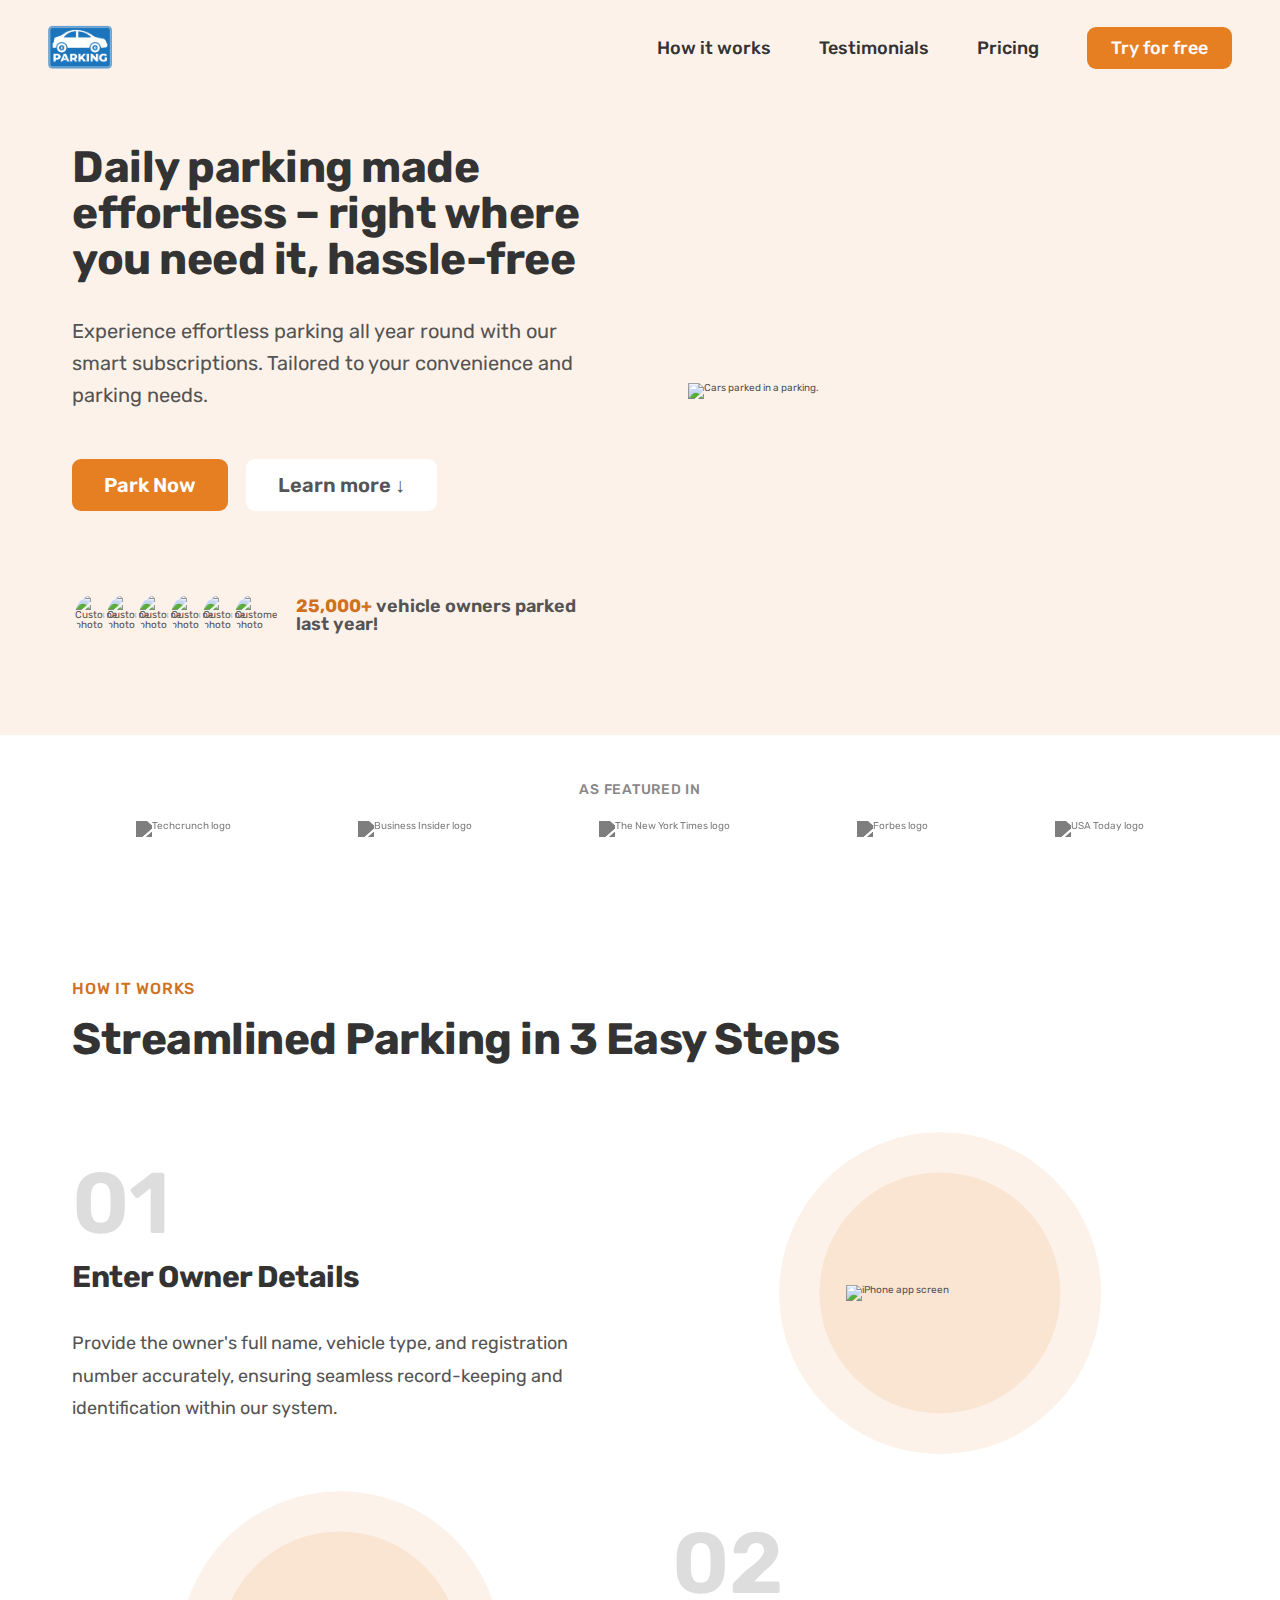
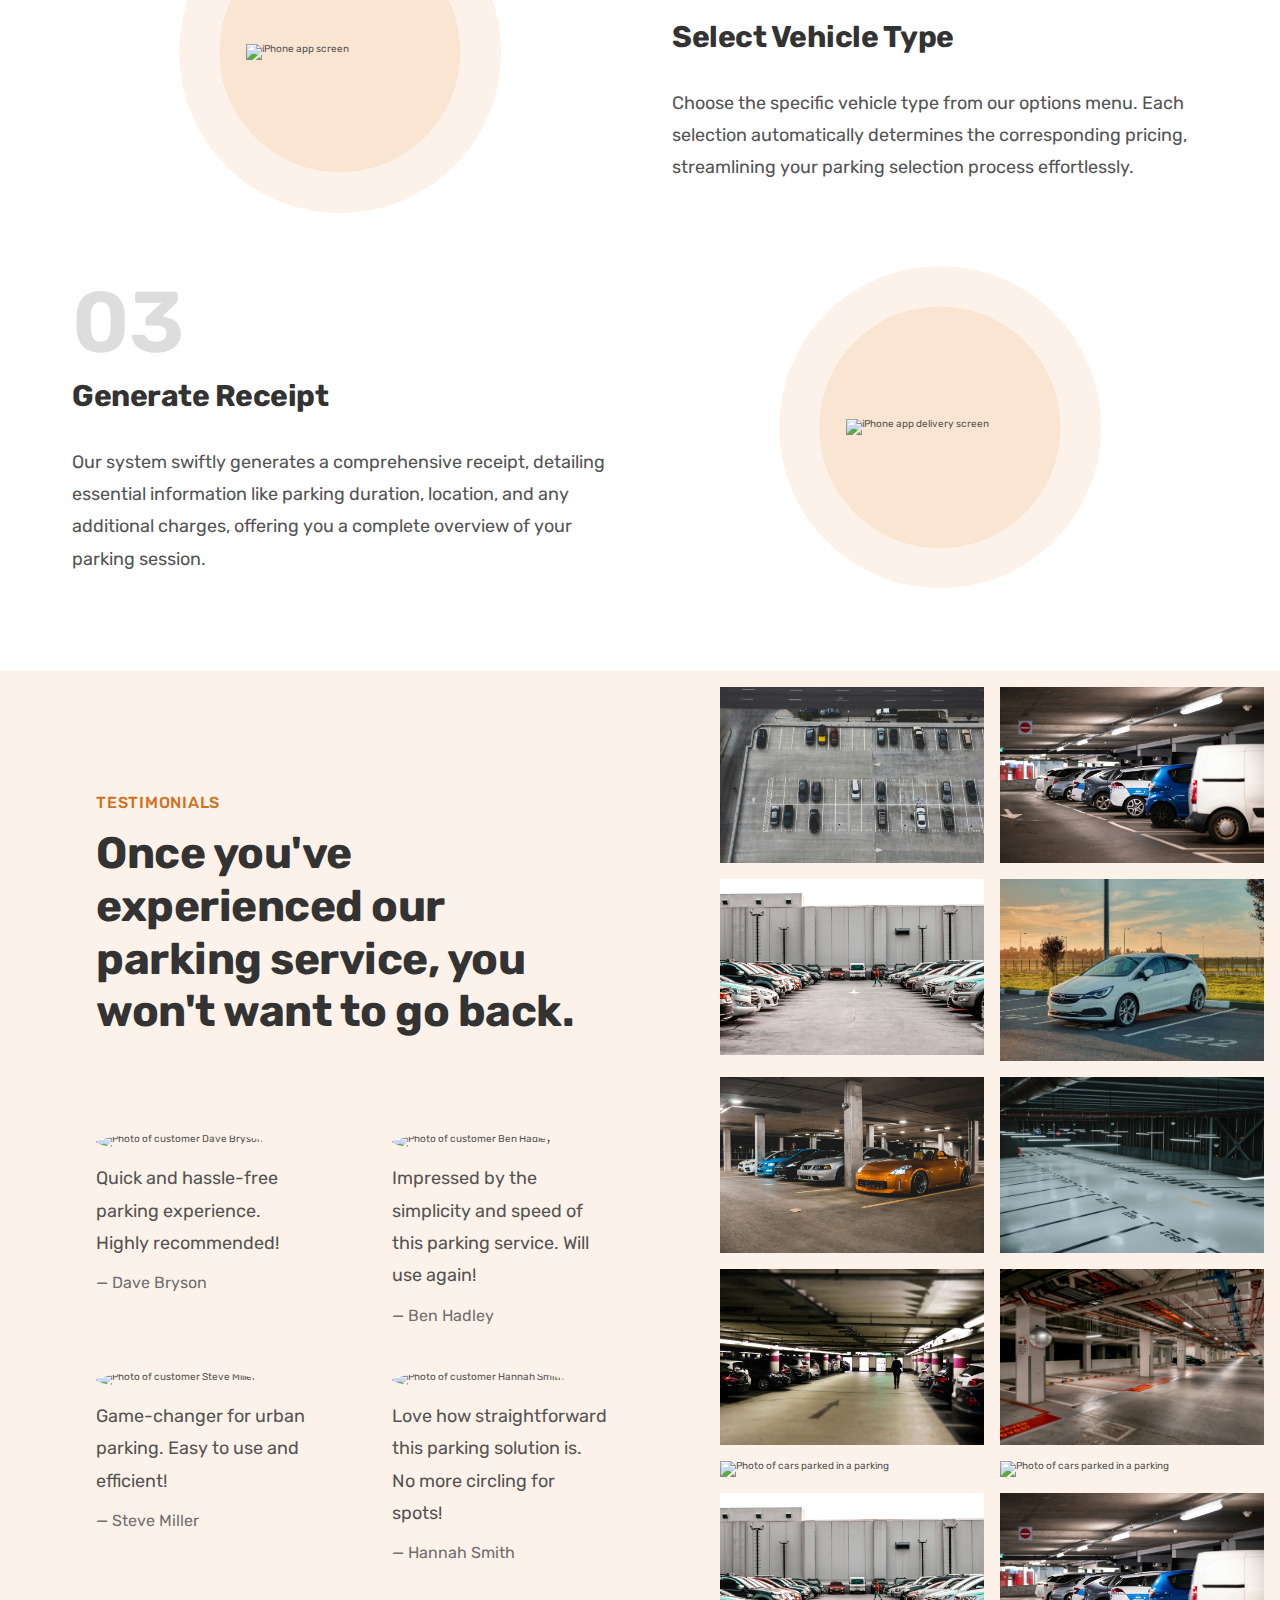
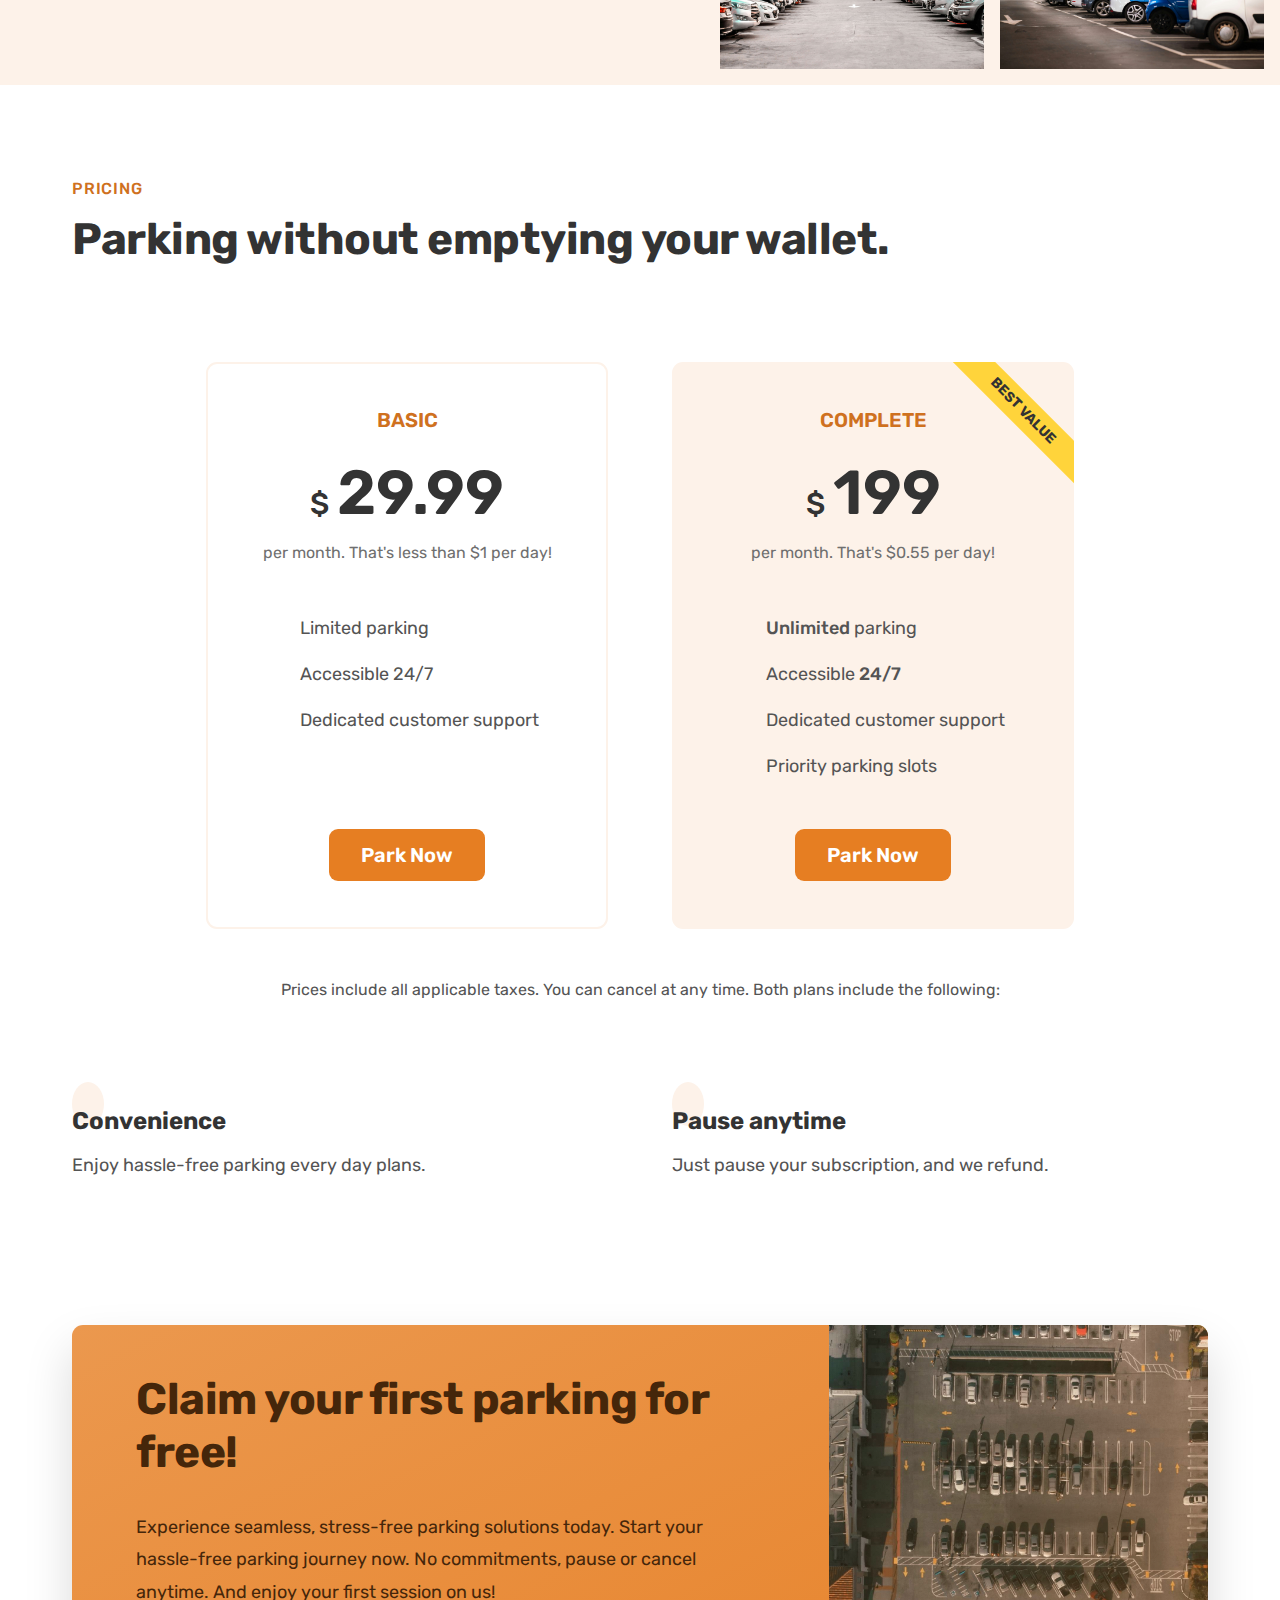
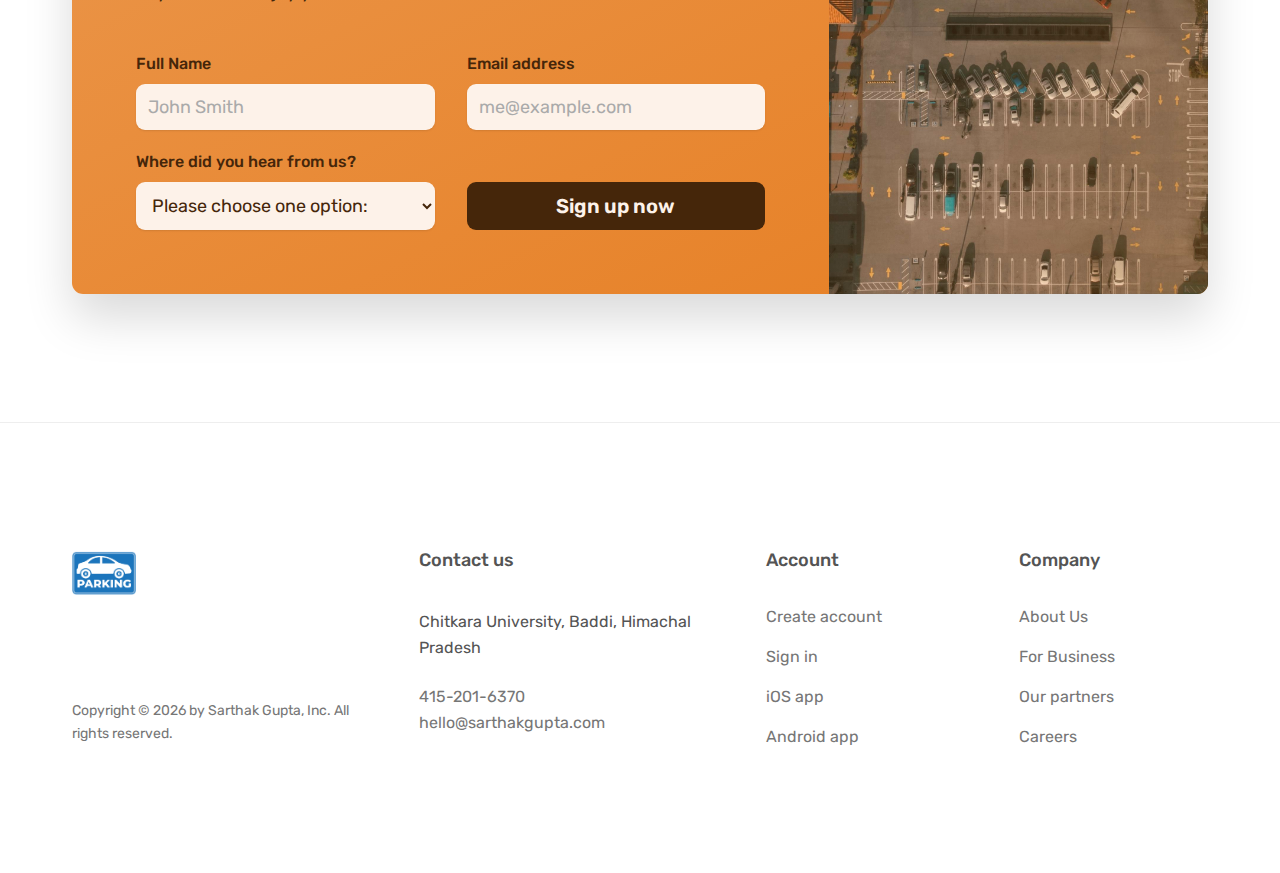
==== index.html @ 5a4bb0a9 "Add files via upload" ====
<!DOCTYPE html>
<html lang="en">
  <head>
    <meta charset="UTF-8" />
    <meta http-equiv="X-UA-Compatible" content="IE=edge" />
    <meta
      name="description"
      content="Revolutionize your parking experience with our advanced solution, ensuring seamless convenience every day."
    />
    <meta name="viewport" content="width=device-width, initial-scale=1.0" />
    <link rel="icon" href="img/favicon.png" />
    <link rel="preconnect" href="https://fonts.gstatic.com" />
    <link
      href="https://fonts.googleapis.com/css2?family=Rubik:wght@400;500;600;700&display=swap"
      rel="stylesheet"
    />

    <link rel="stylesheet" href="css/general.css" />
    <link rel="stylesheet" href="css/style.css" />
    <link rel="stylesheet" href="css/queries.css" />

    <script
      type="module"
      src="https://unpkg.com/ionicons@5.4.0/dist/ionicons/ionicons.esm.js"
    ></script>
    <script
      nomodule=""
      src="https://unpkg.com/ionicons@5.4.0/dist/ionicons/ionicons.js"
    ></script>

    <script
      defer
      src="https://unpkg.com/smoothscroll-polyfill@0.4.4/dist/smoothscroll.min.js"
    ></script>
    <script defer src="js/script.js"></script>

    <title>Vehicle Parking Management System</title>
  </head>
  <body>
    <header class="header">
      <a href="#">
        <img class="logo" alt="Parking logo" src="img/parking-logo.png" />
      </a>

      <nav class="main-nav">
        <ul class="main-nav-list">
          <li><a class="main-nav-link" href="#how">How it works</a></li>
          <a class="main-nav-link" href="#testimonials">Testimonials</a>
          <li><a class="main-nav-link" href="#pricing">Pricing</a></li>
          <li><a class="main-nav-link nav-cta" href="#cta">Try for free</a></li>
        </ul>
      </nav>

      <button class="btn-mobile-nav">
        <ion-icon class="icon-mobile-nav" name="menu-outline"></ion-icon>
        <ion-icon class="icon-mobile-nav" name="close-outline"></ion-icon>
      </button>
    </header>

    <main>
      <section class="section-hero">
        <div class="hero">
          <div class="hero-text-box">
            <h1 class="heading-primary">
              Daily parking made effortless – right where you need it,
              hassle-free
            </h1>
            <p class="hero-description">
              Experience effortless parking all year round with our smart
              subscriptions. Tailored to your convenience and parking needs.
            </p>
            <a href="#cta" class="btn btn--full margin-right-sm">Park Now</a>

            <a href="#how" class="btn btn--outline">Learn more &darr;</a>
            <div class="parked">
              <div class="parked-imgs">
                <img src="img/customers/customer-1.jpg" alt="Customer photo" />
                <img src="img/customers/customer-2.jpg" alt="Customer photo" />
                <img src="img/customers/customer-3.jpg" alt="Customer photo" />
                <img src="img/customers/customer-4.jpg" alt="Customer photo" />
                <img src="img/customers/customer-5.jpg" alt="Customer photo" />
                <img src="img/customers/customer-6.jpg" alt="Customer photo" />
              </div>
              <p class="parked-text">
                <span>25,000+</span> vehicle owners parked last year!
              </p>
            </div>
          </div>
          <div class="hero-img-box">
            <picture>
              <source srcset="img/hero.png" type="image/webp" />
              <source srcset="img/hero.png" type="image/png" />

              <img
                src="img/hero.png"
                class="hero-img"
                alt="Cars parked in a parking."
              />
            </picture>
          </div>
        </div>
      </section>

      <section class="section-featured">
        <div class="container">
          <h2 class="heading-featured-in">As featured in</h2>
          <div class="logos">
            <img src="img/logos/techcrunch.png" alt="Techcrunch logo" />
            <img
              src="img/logos/business-insider.png"
              alt="Business Insider logo"
            />
            <img
              src="img/logos/the-new-york-times.png"
              alt="The New York Times logo"
            />
            <img src="img/logos/forbes.png" alt="Forbes logo" />
            <img src="img/logos/usa-today.png" alt="USA Today logo" />
          </div>
        </div>
      </section>

      <section class="section-how" id="how">
        <div class="container">
          <span class="subheading">How it works</span>
          <h2 class="heading-secondary">Streamlined Parking in 3 Easy Steps</h2>
        </div>

        <div class="container grid grid--2-cols grid--center-v">
          <!-- STEP 01 -->
          <div class="step-text-box">
            <p class="step-number">01</p>
            <h3 class="heading-tertiary">Enter Owner Details</h3>
            <p class="step-description">
              Provide the owner's full name, vehicle type, and registration
              number accurately, ensuring seamless record-keeping and
              identification within our system.
            </p>
          </div>

          <div class="step-img-box">
            <img
              src="img/app/app-screen-1.png"
              class="step-img"
              alt="iPhone app screen"
            />
          </div>

          <!-- STEP 02 -->
          <div class="step-img-box">
            <img
              src="img/app/app-screen-2.png"
              class="step-img"
              alt="iPhone app screen"
            />
          </div>
          <div class="step-text-box">
            <p class="step-number">02</p>
            <h3 class="heading-tertiary">Select Vehicle Type</h3>
            <p class="step-description">
              Choose the specific vehicle type from our options menu. Each
              selection automatically determines the corresponding pricing,
              streamlining your parking selection process effortlessly.
            </p>
          </div>

          <!-- STEP 03 -->
          <div class="step-text-box">
            <p class="step-number">03</p>
            <h3 class="heading-tertiary">Generate Receipt</h3>
            <p class="step-description">
              Our system swiftly generates a comprehensive receipt, detailing
              essential information like parking duration, location, and any
              additional charges, offering you a complete overview of your
              parking session.
            </p>
          </div>
          <div class="step-img-box">
            <img
              src="img/app/app-screen-3.png"
              class="step-img"
              alt="iPhone app
            delivery screen"
            />
          </div>
        </div>
      </section>

      <section class="section-testimonials" id="testimonials">
        <div class="testimonials-container">
          <span class="subheading">Testimonials</span>
          <h2 class="heading-secondary">
            Once you've experienced our parking service, you won't want to go
            back.
          </h2>

          <div class="testimonials">
            <figure class="testimonial">
              <img
                class="testimonial-img"
                alt="Photo of customer Dave Bryson"
                src="img/customers/dave.jpg"
              />
              <blockquote class="testimonial-text">
                Quick and hassle-free parking experience. Highly recommended!
              </blockquote>
              <p class="testimonial-name">&mdash; Dave Bryson</p>
            </figure>

            <figure class="testimonial">
              <img
                class="testimonial-img"
                alt="Photo of customer Ben Hadley"
                src="img/customers/ben.jpg"
              />
              <blockquote class="testimonial-text">
                Impressed by the simplicity and speed of this parking service.
                Will use again!
              </blockquote>
              <p class="testimonial-name">&mdash; Ben Hadley</p>
            </figure>

            <figure class="testimonial">
              <img
                class="testimonial-img"
                alt="Photo of customer Steve Miller"
                src="img/customers/steve.jpg"
              />
              <blockquote class="testimonial-text">
                Game-changer for urban parking. Easy to use and efficient!
              </blockquote>
              <p class="testimonial-name">&mdash; Steve Miller</p>
            </figure>

            <figure class="testimonial">
              <img
                class="testimonial-img"
                alt="Photo of customer Hannah Smith"
                src="img/customers/hannah.jpg"
              />
              <blockquote class="testimonial-text">
                Love how straightforward this parking solution is. No more
                circling for spots!
              </blockquote>
              <p class="testimonial-name">&mdash; Hannah Smith</p>
            </figure>
          </div>
        </div>

        <div class="gallery">
          <figure class="gallery-item">
            <img
              src="img/gallery/gallery-1.jpg"
              alt="Photo of cars parked in a parking"
            />
            <!-- <figcaption>Caption</figcaption> -->
          </figure>
          <figure class="gallery-item">
            <img
              src="img/gallery/gallery-2.jpg"
              alt="Photo of cars parked in a parking"
            />
          </figure>
          <figure class="gallery-item">
            <img
              src="img/gallery/gallery-3.jpg"
              alt="Photo of cars parked in a parking"
            />
          </figure>
          <figure class="gallery-item">
            <img
              src="img/gallery/gallery-4.jpg"
              alt="Photo of cars parked in a parking"
            />
          </figure>
          <figure class="gallery-item">
            <img
              src="img/gallery/gallery-5.jpg"
              alt="Photo of cars parked in a parking"
            />
          </figure>
          <figure class="gallery-item">
            <img
              src="img/gallery/gallery-6.jpg"
              alt="Photo of cars parked in a parking"
            />
          </figure>
          <figure class="gallery-item">
            <img
              src="img/gallery/gallery-7.jpg"
              alt="Photo of cars parked in a parking"
            />
          </figure>
          <figure class="gallery-item">
            <img
              src="img/gallery/gallery-8.jpg"
              alt="Photo of cars parked in a parking"
            />
          </figure>
          <figure class="gallery-item">
            <img
              src="img/gallery/gallery-9.jpg"
              alt="Photo of cars parked in a parking"
            />
          </figure>
          <figure class="gallery-item">
            <img
              src="img/gallery/gallery-10.jpg"
              alt="Photo of cars parked in a parking"
            />
          </figure>
          <figure class="gallery-item">
            <img
              src="img/gallery/gallery-11.jpg"
              alt="Photo of cars parked in a parking"
            />
          </figure>
          <figure class="gallery-item">
            <img
              src="img/gallery/gallery-12.jpg"
              alt="Photo of cars parked in a parking"
            />
          </figure>
        </div>
      </section>

      <section class="section-pricing" id="pricing">
        <div class="container">
          <span class="subheading">Pricing</span>
          <h2 class="heading-secondary">
            Parking without emptying your wallet.
          </h2>
        </div>

        <div class="container grid grid--2-cols margin-bottom-md">
          <div class="pricing-plan pricing-plan--starter">
            <header class="plan-header">
              <p class="plan-name">BASIC</p>
              <p class="plan-price"><span>$</span>29.99</p>
              <p class="plan-text">per month. That's less than $1 per day!</p>
            </header>
            <ul class="list">
              <li class="list-item">
                <ion-icon class="list-icon" name="checkmark-outline"></ion-icon>
                <span>Limited parking</span>
              </li>
              <li class="list-item">
                <ion-icon class="list-icon" name="checkmark-outline"></ion-icon>
                <span>Accessible 24/7</span>
              </li>
              <li class="list-item">
                <ion-icon class="list-icon" name="checkmark-outline"></ion-icon>
                <span>Dedicated customer support</span>
              </li>
              <li class="list-item">
                <ion-icon class="list-icon" name="close-outline"></ion-icon>
              </li>
            </ul>
            <div class="plan-sing-up">
              <a href="#" class="btn btn--full">Park Now</a>
            </div>
          </div>

          <div class="pricing-plan pricing-plan--complete">
            <header class="plan-header">
              <p class="plan-name">Complete</p>
              <p class="plan-price"><span>$</span>199</p>
              <p class="plan-text">per month. That's $0.55 per day!</p>
            </header>
            <ul class="list">
              <li class="list-item">
                <ion-icon class="list-icon" name="checkmark-outline"></ion-icon>
                <span><strong>Unlimited</strong> parking</span>
              </li>
              <li class="list-item">
                <ion-icon class="list-icon" name="checkmark-outline"></ion-icon>
                <span>Accessible <strong>24/7</strong></span>
              </li>
              <li class="list-item">
                <ion-icon class="list-icon" name="checkmark-outline"></ion-icon>
                <span>Dedicated customer support</span>
              </li>
              <li class="list-item">
                <ion-icon class="list-icon" name="checkmark-outline"></ion-icon>
                <span>Priority parking slots</span>
              </li>
            </ul>
            <div class="plan-sing-up">
              <a href="#" class="btn btn--full">Park Now</a>
            </div>
          </div>
        </div>

        <div class="container grid">
          <aside class="plan-details">
            Prices include all applicable taxes. You can cancel at any time.
            Both plans include the following:
          </aside>
        </div>

        <div class="container grid grid--2-cols">
          <div class="feature">
            <ion-icon class="feature-icon" name="leaf-outline"></ion-icon>
            <p class="feature-title">Convenience</p>
            <p class="feature-text">
              Enjoy hassle-free parking every day plans.
            </p>
          </div>
          <div class="feature">
            <ion-icon class="feature-icon" name="nutrition-outline"></ion-icon>
            <p class="feature-title">Pause anytime</p>
            <p class="feature-text">
              Just pause your subscription, and we refund.
            </p>
          </div>
        </div>
      </section>

      <section class="section-cta" id="cta">
        <div class="container">
          <div class="cta">
            <div class="cta-text-box">
              <h2 class="heading-secondary">
                Claim your first parking for free!
              </h2>
              <p class="cta-text">
                Experience seamless, stress-free parking solutions today. Start
                your hassle-free parking journey now. No commitments, pause or
                cancel anytime. And enjoy your first session on us!
              </p>

              <form class="cta-form" name="sign-up" netlify>
                <div>
                  <label for="full-name">Full Name</label>
                  <input
                    id="full-name"
                    type="text"
                    placeholder="John Smith"
                    name="full-name"
                    required
                  />
                </div>

                <div>
                  <label for="email">Email address</label>
                  <input
                    id="email"
                    type="email"
                    placeholder="me@example.com"
                    name="email"
                    required
                  />
                </div>

                <div>
                  <label for="select-where">Where did you hear from us?</label>
                  <select id="select-where" name="select-where" required>
                    <option value="">Please choose one option:</option>
                    <option value="friends">Friends and family</option>
                    <option value="youtube">YouTube video</option>
                    <option value="podcast">Podcast</option>
                    <option value="ad">Facebook ad</option>
                    <option value="others">Others</option>
                  </select>
                </div>

                <button type="submit" class="btn btn--form">Sign up now</button>

                <!-- <input type="checkbox" />
                <input type="number" /> -->
              </form>
            </div>
            <div
              class="cta-img-box"
              role="img"
              aria-label="Cars in parking"
            ></div>
          </div>
        </div>
      </section>
    </main>

    <footer class="footer">
      <div class="container grid grid--footer">
        <div class="logo-col">
          <a href="#" class="footer-logo">
            <img class="logo" alt="Parking logo" src="img/parking-logo.png" />
          </a>

          <ul class="social-links">
            <li>
              <a class="footer-link" href="#"
                ><ion-icon class="social-icon" name="logo-instagram"></ion-icon
              ></a>
            </li>
            <li>
              <a class="footer-link" href="#"
                ><ion-icon class="social-icon" name="logo-facebook"></ion-icon
              ></a>
            </li>
            <li>
              <a class="footer-link" href="#"
                ><ion-icon class="social-icon" name="logo-twitter"></ion-icon
              ></a>
            </li>
          </ul>

          <p class="copyright">
            Copyright &copy; <span class="year">2024</span> by Sarthak Gupta,
            Inc. All rights reserved.
          </p>
        </div>

        <div class="address-col">
          <p class="footer-heading">Contact us</p>
          <address class="contacts">
            <p class="address">Chitkara University, Baddi, Himachal Pradesh</p>
            <p>
              <a class="footer-link" href="tel:415-201-6370">415-201-6370</a
              ><br />
              <a class="footer-link" href="mailto:hello@sarthakgupta.com"
                >hello@sarthakgupta.com</a
              >
            </p>
          </address>
        </div>

        <nav class="nav-col">
          <p class="footer-heading">Account</p>
          <ul class="footer-nav">
            <li><a class="footer-link" href="#">Create account</a></li>
            <li><a class="footer-link" href="#">Sign in</a></li>
            <li><a class="footer-link" href="#">iOS app</a></li>
            <li><a class="footer-link" href="#">Android app</a></li>
          </ul>
        </nav>

        <nav class="nav-col">
          <p class="footer-heading">Company</p>
          <ul class="footer-nav">
            <li><a class="footer-link" href="#">About Us</a></li>
            <li><a class="footer-link" href="#">For Business</a></li>
            <li><a class="footer-link" href="#">Our partners</a></li>
            <li><a class="footer-link" href="#">Careers</a></li>
          </ul>
        </nav>
      </div>
    </footer>
    <script src="js/script.js"></script>
  </body>
</html>
---- css/general.css ----
/*
--- 01 TYPOGRAPHY SYSTEM

- Font sizes (px)
10 / 12 / 14 / 16 / 18 / 20 / 24 / 30 / 36 / 44 / 52 / 62 / 74 / 86 / 98

- Font weights
Default: 400
Medium: 500
Semi-bold: 600
Bold: 700

- Line heights
Default: 1
Small: 1.05
Medium: 1.2
Paragraph default: 1.6
Large: 1.8

- Letter spacing
-0.5px
0.75px

--- 02 COLORS

- Primary: #e67e22
- Tints:
#fdf2e9
#fae5d3
#eb984e

- Shades: 
#cf711f
#45260a

- Accents:
- Greys

#888
#767676 (lightest grey allowed on #fff)
#6f6f6f (lightest grey allowed on #fdf2e9)
#555
#333

--- 05 SHADOWS

0 2.4rem 4.8rem rgba(0, 0, 0, 0.075);

--- 06 BORDER-RADIUS

Default: 9px
Medium: 11px

--- 07 WHITESPACE

- Spacing system (px)
2 / 4 / 8 / 12 / 16 / 24 / 32 / 48 / 64 / 80 / 96 / 128
*/

* {
  padding: 0;
  margin: 0;
  box-sizing: border-box;
}

html {
  /* font-size: 10px; */

  /* 10px / 16px = 0.625 = 62.5% */
  /* Percentage of user's browser font-size setting */
  font-size: 62.5%;
  overflow-x: hidden;

  /* Does NOT work on Safari */
  /* scroll-behavior: smooth; */
}

body {
  font-family: "Rubik", sans-serif;
  line-height: 1;
  font-weight: 400;
  color: hsl(0, 0%, 33%);

  /* Only works if there is nothing absolutely positioned in relation to body */
  overflow-x: hidden;
}

/**************************/
/* GENRAL REUSABLE COMPONENTS */
/**************************/

.container {
  /* 1140px */
  max-width: 120rem;
  padding: 0 3.2rem;
  margin: 0 auto;
}

.grid {
  display: grid;
  column-gap: 6.4rem;
  row-gap: 9.6rem;

  /* margin-bottom: 9.6rem; */
}

/* .grid:last-child {
  margin-bottom: 0;
} */

.grid:not(:last-child) {
  margin-bottom: 9.6rem;
}

.grid--2-cols {
  grid-template-columns: repeat(2, 1fr);
}

.grid--3-cols {
  grid-template-columns: repeat(3, 1fr);
}

.grid--4-cols {
  grid-template-columns: repeat(4, 1fr);
}

/* .grid--5-cols {
  grid-template-columns: repeat(5, 1fr);
} */

.grid--center-v {
  align-items: center;
}

.heading-primary,
.heading-secondary,
.heading-tertiary {
  font-weight: 700;
  color: #333;
  /* color: #45260a; */
  /* color: #343a40; */
  letter-spacing: -0.5px;
}

.heading-primary {
  font-size: 5.2rem;
  line-height: 1.05;
  margin-bottom: 3.2rem;
}

.heading-secondary {
  font-size: 4.4rem;
  line-height: 1.2;
  margin-bottom: 9.6rem;
}

.heading-tertiary {
  font-size: 3rem;
  line-height: 1.2;
  margin-bottom: 3.2rem;
}

.subheading {
  display: block;
  font-size: 1.6rem;
  font-weight: 500;
  color: #cf711f;
  text-transform: uppercase;
  margin-bottom: 1.6rem;
  letter-spacing: 0.75px;
}

.btn,
.btn:link,
.btn:visited {
  display: inline-block;

  text-decoration: none;
  font-size: 2rem;
  font-weight: 600;
  padding: 1.6rem 3.2rem;
  border-radius: 9px;

  /* Only necessary for .btn */
  border: none;
  cursor: pointer;
  font-family: inherit;

  /* Put transition on original "state" */
  /* transition: background-color 0.3s; */
  transition: all 0.3s;
}

.btn--full:link,
.btn--full:visited {
  background-color: #e67e22;
  color: #fff;
}

.btn--full:hover,
.btn--full:active {
  background-color: #cf711f;
}

.btn--outline:link,
.btn--outline:visited {
  background-color: #fff;
  color: #555;
}

.btn--outline:hover,
.btn--outline:active {
  background-color: #fdf2e9;

  /* border: 3px solid #fff; */

  /* Trick to add border inside */
  box-shadow: inset 0 0 0 3px #fff;
}

.btn--form {
  background-color: #45260a;
  color: #fdf2e9;
  align-self: end;
  padding: 1.2rem;
}

.btn--form:hover {
  background-color: #fff;
}

.link:link,
.link:visited {
  display: inline-block;
  color: #e67e22;
  text-decoration: none;
  border-bottom: 1px solid currentColor;
  padding-bottom: 2px;
  transition: all 0.3s;
}

.link:hover,
.link:active {
  color: #cf711f;
  border-bottom: 1px solid transparent;
}

.list {
  list-style: none;
  display: flex;
  flex-direction: column;
  gap: 1.6rem;
}

.list-item {
  font-size: 1.8rem;
  display: flex;
  align-items: center;
  gap: 1.6rem;
  line-height: 1.2;
}

.list-icon {
  width: 3rem;
  height: 3rem;
  color: #e67e22;
}

*:focus {
  outline: none;
  /* outline: 4px dotted #e67e22; */
  /* outline-offset: 8px; */
  box-shadow: 0 0 0 0.8rem rgba(230, 125, 34, 0.5);
}

/* HELPER/SETTINGS CLASSES */
.margin-right-sm {
  margin-right: 1.6rem !important;
}

.margin-bottom-md {
  margin-bottom: 4.8rem !important;
}

.center-text {
  text-align: center;
}

strong {
  font-weight: 500;
}
---- css/style.css ----
/**************************/
/* HEADER */
/**************************/

.header {
  display: flex;
  justify-content: space-between;
  align-items: center;
  background-color: #fdf2e9;

  /* Because we want header to be sticky later */
  height: 9.6rem;
  padding: 0 4.8rem;
  position: relative;
}

.logo {
  height: 4.4rem;
}

/**************************/
/* NAVIGATION */
/**************************/

.main-nav-list {
  list-style: none;
  display: flex;
  align-items: center;
  gap: 4.8rem;
}

.main-nav-link:link,
.main-nav-link:visited {
  display: inline-block;
  text-decoration: none;
  color: #333;
  font-weight: 500;
  font-size: 1.8rem;
  transition: all 0.3s;
}

.main-nav-link:hover,
.main-nav-link:active {
  color: #cf711f;
}

.main-nav-link.nav-cta:link,
.main-nav-link.nav-cta:visited {
  padding: 1.2rem 2.4rem;
  border-radius: 9px;
  color: #fff;
  background-color: #e67e22;
}

.main-nav-link.nav-cta:hover,
.main-nav-link.nav-cta:active {
  background-color: #cf711f;
}

/* MOBILE */
.btn-mobile-nav {
  border: none;
  background: none;
  cursor: pointer;

  display: none;
}

.icon-mobile-nav {
  height: 4.8rem;
  width: 4.8rem;
  color: #333;
}

.icon-mobile-nav[name="close-outline"] {
  display: none;
}

/* STICKY NAVIGATION */
.sticky .header {
  position: fixed;
  top: 0;
  bottom: 0;
  width: 100%;
  height: 8rem;
  padding-top: 0;
  padding-bottom: 0;
  background-color: rgba(255, 255, 255, 0.97);
  z-index: 999;
  box-shadow: 0 1.2rem 3.2rem rgba(0, 0, 0, 0.03);
}

.sticky .section-hero {
  margin-top: 9.6rem;
}

/**************************/
/* HERO SECTION */
/**************************/

.section-hero {
  background-color: #fdf2e9;
  padding: 4.8rem 0 9.6rem 0;
}

.hero {
  max-width: 130rem;
  margin: 0 auto;
  padding: 0 3.2rem;
  display: grid;
  grid-template-columns: 1fr 1fr;
  gap: 9.6rem;
  align-items: center;
}

.hero-description {
  font-size: 2rem;
  line-height: 1.6;
  margin-bottom: 4.8rem;
}

.hero-img {
  width: 100%;
}

.parked {
  display: flex;
  align-items: center;
  gap: 1.6rem;
  margin-top: 8rem;
}

.parked-imgs {
  display: flex;
}

.parked-imgs img {
  height: 4.8rem;
  width: 4.8rem;
  border-radius: 50%;
  margin-right: -1.6rem;
  border: 3px solid #fdf2e9;
}

.parked-imgs img:last-child {
  margin: 0;
}

.parked-text {
  font-size: 1.8rem;
  font-weight: 600;
}

.parked-text span {
  color: #cf711f;
  font-weight: 700;
}

/**************************/
/* FEATURED IN SECTION */
/**************************/

.section-featured {
  padding: 4.8rem 0 3.2rem 0;
}

.heading-featured-in {
  font-size: 1.4rem;
  text-transform: uppercase;
  letter-spacing: 0.75px;
  font-weight: 500;
  text-align: center;
  margin-bottom: 2.4rem;
  color: #888;
}

.logos {
  display: flex;
  justify-content: space-around;
}

.logos img {
  height: 3.2rem;
  filter: brightness(0);
  opacity: 50%;
}

/**************************/
/* HOW IT WORKS SECTION */
/**************************/

.section-how {
  padding: 9.6rem 0;
}

.step-number {
  font-size: 8.6rem;
  font-weight: 600;
  color: #ddd;
  margin-bottom: 1.2rem;
}

.step-description {
  font-size: 1.8rem;
  line-height: 1.8;
}

.step-img-box {
  position: relative;

  display: flex;
  align-items: center;
  justify-content: center;
}

.step-img-box::before,
.step-img-box::after {
  content: "";
  display: block;
  border-radius: 50%;
  position: absolute;
  top: 50%;
  left: 50%;
  transform: translate(-50%, -50%);
}

.step-img-box::before {
  width: 60%;
  /* height: 60%; */

  /* 60% of parent's width */
  padding-bottom: 60%;

  background-color: #fdf2e9;
  z-index: -2;
}

.step-img-box::after {
  width: 45%;
  padding-bottom: 45%;
  background-color: #fae5d3;
  z-index: -1;
}

.step-img {
  width: 35%;
  /* z-index: 10; */
}

/**************************/
/* MEALS SECTION */
/**************************/

.section-meals {
  padding: 9.6rem 0;
}

.meal {
  box-shadow: 0 2.4rem 4.8rem rgba(0, 0, 0, 0.075);
  border-radius: 11px;
  overflow: hidden;
  transition: all 0.4s;
}

.meal:hover {
  transform: translateY(-1.2rem);
  box-shadow: 0 3.2rem 6.4rem rgba(0, 0, 0, 0.06);
}

.meal-content {
  padding: 3.2rem 4.8rem 4.8rem 4.8rem;
}

.meal-tags {
  margin-bottom: 1.2rem;
  display: flex;
  gap: 0.4rem;
}

.tag {
  display: inline-block;
  padding: 0.4rem 0.8rem;
  font-size: 1.2rem;
  text-transform: uppercase;
  color: #333;
  border-radius: 100px;
  font-weight: 600;
}

.tag--vegetarian {
  background-color: #51cf66;
}
.tag--vegan {
  background-color: #94d82d;
}
.tag--paleo {
  background-color: #ffd43b;
}

.meal-title {
  font-size: 2.4rem;
  color: #333;
  font-weight: 600;
  margin-bottom: 3.2rem;
}

.meal-attributes {
  list-style: none;
  display: flex;
  flex-direction: column;
  gap: 2rem;
}

.meal-attribute {
  font-size: 1.8rem;
  display: flex;
  align-items: center;
  gap: 1.6rem;
}

.meal-icon {
  height: 2.4rem;
  width: 2.4rem;
  color: #e67e22;
}

.meal-img {
  width: 100%;
}

.all-recipes {
  text-align: center;
  font-size: 1.8rem;
}

/**************************/
/* TESTIMONIALS SECTION */
/**************************/

.section-testimonials {
  background-color: #fdf2e9;
  display: grid;
  grid-template-columns: 55fr 45fr;
  align-items: center;
}

.testimonials-container {
  padding: 9.6rem;
}

.testimonials {
  display: grid;
  grid-template-columns: 1fr 1fr;
  row-gap: 4.8rem;
  column-gap: 8rem;
}

.testimonial-img {
  width: 6.4rem;
  border-radius: 50%;
  margin-bottom: 1.2rem;
}

.testimonial-text {
  font-size: 1.8rem;
  line-height: 1.8;
  margin-bottom: 1.6rem;
}

.testimonial-name {
  font-size: 1.6rem;
  color: #6f6f6f;
}

.gallery {
  display: grid;
  grid-template-columns: repeat(3, 1fr);
  gap: 1.6rem;
  padding: 1.6rem;
}

.gallery-item {
  overflow: hidden;
}

.gallery-item img {
  display: block;
  width: 100%;
  transition: all 0.4s;
}

.gallery-item img:hover {
  transform: scale(1.1);
}

/**************************/
/* MEALS SECTION */
/**************************/

.section-pricing {
  padding: 9.6rem 0;
}

.pricing-plan {
  border-radius: 11px;

  width: 75%;
}

.pricing-plan--starter {
  justify-self: end;
  border: 2px solid #fdf2e9;
  padding: 4.6rem;
}

.pricing-plan--complete {
  background-color: #fdf2e9;
  padding: 4.8rem;
  position: relative;
  overflow: hidden;
}

.pricing-plan--complete::after {
  content: "Best value";
  position: absolute;
  top: 6%;
  right: -18%;

  text-transform: uppercase;
  font-size: 1.4rem;
  font-weight: 700;
  color: #333;
  background-color: #ffd43b;
  padding: 0.8rem 8rem;
  transform: rotate(45deg);
}

.plan-header {
  text-align: center;
  margin-bottom: 4.8rem;
}

.plan-name {
  color: #cf711f;
  font-weight: 600;
  font-size: 2rem;
  text-transform: uppercase;
  letter-spacing: 0.75;
  margin-bottom: 3.2rem;
}

.plan-price {
  font-size: 6.2rem;
  font-weight: 600;
  color: #333;
  margin-bottom: 1.6rem;
}

.plan-price span {
  font-size: 3rem;
  font-weight: 500;
  margin-right: 0.8rem;
}

.plan-text {
  font-size: 1.6rem;
  line-height: 1.6;
  color: #6f6f6f;
}

.plan-sing-up {
  text-align: center;
  margin-top: 4.8rem;
}

.plan-details {
  font-size: 1.6rem;
  line-height: 1.6;
  text-align: center;
}

.feature-icon {
  color: #e67e22;
  height: 3.2rem;
  width: 3.2rem;
  background-color: #fdf2e9;
  margin-bottom: 3.2rem;
  padding: 1.6rem;
  border-radius: 50%;
}

.feature-title {
  font-size: 2.4rem;
  color: #333;
  font-weight: 700;
  margin-bottom: 1.6rem;
}

.feature-text {
  font-size: 1.8rem;
  line-height: 1.8;
}

/**************************/
/* CTA SECTION */
/**************************/

.section-cta {
  /* top / right / bottom / left */
  /* padding: 9.6rem 0 12.8rem 0; */

  /* top / horizontal / left */
  padding: 4.8rem 0 12.8rem;
}

.cta {
  display: grid;
  /* 2/3 = 66.6% + 1/3 = 33.3% */
  grid-template-columns: 2fr 1fr;
  /* background-color: #e67e22; */
  box-shadow: 0 2.4rem 4.8rem rgba(0, 0, 0, 0.15);
  border-radius: 11px;

  background-image: linear-gradient(to right bottom, #eb984e, #e67e22);
  overflow: hidden;
}

.cta-text-box {
  padding: 4.8rem 6.4rem 6.4rem 6.4rem;
  color: #45260a;
}

.cta .heading-secondary {
  /* color: #45260a; */
  color: inherit;
  margin-bottom: 3.2rem;
}

.cta-text {
  font-size: 1.8rem;
  line-height: 1.8;
  margin-bottom: 4.8rem;
}

.cta-img-box {
  background-image: linear-gradient(
      to right bottom,
      rgba(235, 151, 78, 0.1),
      rgba(230, 125, 34, 0.35)
    ),
    url("../img/parking.jpg");
  background-size: cover;
  background-position: center;
}

.cta-form {
  display: grid;
  grid-template-columns: 1fr 1fr;
  column-gap: 3.2rem;
  row-gap: 2.4rem;
}

.cta-form label {
  display: block;
  font-size: 1.6rem;
  font-weight: 500;
  margin-bottom: 1.2rem;
}

.cta-form input,
.cta-form select {
  width: 100%;
  padding: 1.2rem;
  font-size: 1.8rem;
  font-family: inherit;
  color: inherit;
  border: none;
  background-color: #fdf2e9;
  border-radius: 9px;
  box-shadow: 0 1px 2px rgba(0, 0, 0, 0.1);
}

.cta-form input::placeholder {
  color: #aaa;
}

.cta *:focus {
  outline: none;
  box-shadow: 0 0 0 0.8rem rgba(253, 242, 233, 0.5);
}

/**************************/
/* FOOTER */
/**************************/

.footer {
  padding: 12.8rem 0;
  border-top: 1px solid #eee;
}

.grid--footer {
  grid-template-columns: 1.5fr 1.5fr 1fr 1fr;
}

.logo-col {
  display: flex;
  flex-direction: column;
}

.footer-logo {
  display: block;
  margin-bottom: 3.2rem;
}

.social-links {
  list-style: none;
  display: flex;
  gap: 2.4rem;
}

.social-icon {
  height: 2.4rem;
  width: 2.4rem;
}

.copyright {
  font-size: 1.4rem;
  line-height: 1.6;
  color: #767676;
  margin-top: auto;
}

.footer-heading {
  font-size: 1.8rem;
  font-weight: 500;
  margin-bottom: 4rem;
}

.contacts {
  font-style: normal;
  font-size: 1.6rem;
  line-height: 1.6;
}

.address {
  margin-bottom: 2.4rem;
}

.footer-nav {
  list-style: none;
  display: flex;
  flex-direction: column;
  gap: 2.4rem;
}

.footer-link:link,
.footer-link:visited {
  text-decoration: none;
  font-size: 1.6rem;
  color: #767676;
  transition: all 0.3s;
}

.footer-link:hover,
.footer-link:active {
  color: #555;
}
---- css/queries.css ----
/* rem and em do NOT depend on html font-size in media queries! Instead, 1rem = 1em = 16px */

/**************************/
/* BELOW 1344px (Smaller desktops) */
/**************************/

@media (max-width: 84em) {
  .hero {
    max-width: 120rem;
  }

  .heading-primary {
    font-size: 4.4rem;
  }

  .gallery {
    grid-template-columns: repeat(2, 1fr);
  }
}

/**************************/
/* BELOW 1200px (Landscape Tablets) */
/**************************/

@media (max-width: 75em) {
  html {
    /* 9px / 16px  */
    font-size: 56.25%;
  }

  .grid {
    column-gap: 4.8rem;
    row-gap: 6.4rem;
  }

  .heading-secondary {
    font-size: 3.6rem;
  }

  .heading-tertiary {
    font-size: 2.4rem;
  }

  .header {
    padding: 0 3.2rem;
  }

  .main-nav-list {
    gap: 3.2rem;
  }

  .hero {
    gap: 4.8rem;
  }

  .testimonials-container {
    padding: 9.6rem 3.2rem;
  }
}

/**************************/
/* BELOW 944px (Tablets) */
/**************************/

@media (max-width: 59em) {
  html {
    /* 8px / 16px = 0.5 = 50% */
    font-size: 50%;
  }

  .hero {
    grid-template-columns: 1fr;
    padding: 0 8rem;
    gap: 6.4rem;
  }

  .hero-text-box,
  .hero-img-box {
    text-align: center;
  }

  .hero-img {
    width: 60%;
  }

  .parked {
    justify-content: center;
    margin-top: 3.2rem;
  }

  .logos img {
    height: 2.4rem;
  }

  .step-number {
    font-size: 7.4rem;
  }

  .meal-content {
    padding: 2.4rem 3.2rem 3.2rem 3.2rem;
  }

  .section-testimonials {
    grid-template-columns: 1fr;
  }

  .gallery {
    grid-template-columns: repeat(6, 1fr);
  }

  .cta {
    /* 3/5 = 60% + 2/5 = 40% */
    grid-template-columns: 3fr 2fr;
  }

  .cta-form {
    grid-template-columns: 1fr;
  }

  .btn--form {
    margin-top: 1.2rem;
  }

  /* MOBILE NAVIGATION */
  .btn-mobile-nav {
    display: block;
    z-index: 9999;
  }

  .main-nav {
    background-color: rgba(255, 255, 255, 0.9);
    -webkit-backdrop-filter: blur(5px);
    backdrop-filter: blur(10px);
    position: absolute;
    top: 0;
    left: 0;
    width: 100%;
    height: 100vh;
    transform: translateX(100%);

    display: flex;
    align-items: center;
    justify-content: center;
    transition: all 0.5s ease-in;

    /* Hide navigation */
    /* Allows NO transitions at all */
    /* display: none; */

    /* 1) Hide it visually */
    opacity: 0;

    /* 2) Make it unaccessible to mouse and keyboard */
    pointer-events: none;

    /* 3) Hide it from screen readers */
    visibility: hidden;
  }

  .nav-open .main-nav {
    opacity: 1;
    pointer-events: auto;
    visibility: visible;
    transform: translateX(0);
  }

  .nav-open .icon-mobile-nav[name="close-outline"] {
    display: block;
  }

  .nav-open .icon-mobile-nav[name="menu-outline"] {
    display: none;
  }

  .main-nav-list {
    flex-direction: column;
    gap: 4.8rem;
  }

  .main-nav-link:link,
  .main-nav-link:visited {
    font-size: 3rem;
  }
}

/**************************/
/* BELOW 704px (Smaller tablets) */
/**************************/

@media (max-width: 44em) {
  .grid--3-cols,
  .grid--4-cols {
    grid-template-columns: repeat(2, 1fr);
  }

  .diets {
    grid-column: 1 / -1;
    justify-self: center;
  }

  .heading-secondary {
    margin-bottom: 4.8rem;
  }

  .pricing-plan {
    width: 100%;
  }

  .grid--footer {
    grid-template-columns: repeat(6, 1fr);
  }

  .logo-col,
  .address-col {
    grid-column: span 3;
  }

  .nav-col {
    grid-row: 1;
    grid-column: span 2;
    margin-bottom: 3.2rem;
  }
}

/**************************/
/* BELOW 544px (Phones) */
/**************************/

@media (max-width: 34em) {
  .grid {
    row-gap: 4.8rem;
  }

  .grid--2-cols,
  .grid--3-cols,
  .grid--4-cols {
    grid-template-columns: 1fr;
  }

  .btn,
  .btn:link,
  .btn:visited {
    padding: 2.4rem 1.6rem;
  }

  .section-hero {
    padding: 2.4rem 0 6.4rem 0;
  }

  .hero {
    padding: 0 3.2rem;
  }

  .hero-img {
    width: 80%;
  }

  .logos img {
    height: 1.2rem;
  }

  .step-img-box:nth-child(2) {
    grid-row: 1;
  }

  .step-img-box:nth-child(6) {
    grid-row: 5;
  }

  .step-img-box {
    transform: translateY(2.4rem);
  }

  .testimonials {
    grid-template-columns: 1fr;
  }

  .gallery {
    grid-template-columns: repeat(4, 1fr);
    gap: 1.2rem;
  }

  .cta {
    grid-template-columns: 1fr;
  }

  .cta-text-box {
    padding: 3.2rem;
  }

  .cta-img-box {
    height: 32rem;
    grid-row: 1;
  }
}

/* 
- Font sizes (px)
10 / 12 / 14 / 16 / 18 / 20 / 24 / 30 / 36 / 44 / 52 / 62 / 74 / 86 / 98

- Spacing system (px)
2 / 4 / 8 / 12 / 16 / 24 / 32 / 48 / 64 / 80 / 96 / 128
*/

/**************************/
/* Fixing Safari flexbox gap */
/**************************/

.no-flexbox-gap .main-nav-list li:not(:last-child) {
  margin-right: 4.8rem;
}

.no-flexbox-gap .list-item:not(:last-child) {
  margin-bottom: 1.6rem;
}

.no-flexbox-gap .list-icon:not(:last-child) {
  margin-right: 1.6rem;
}

.no-flexbox-gap .delivered-faces {
  margin-right: 1.6rem;
}

.no-flexbox-gap .meal-attribute:not(:last-child) {
  margin-bottom: 2rem;
}

.no-flexbox-gap .meal-icon {
  margin-right: 1.6rem;
}

.no-flexbox-gap .footer-row div:not(:last-child) {
  margin-right: 6.4rem;
}

.no-flexbox-gap .social-links li:not(:last-child) {
  margin-right: 2.4rem;
}

.no-flexbox-gap .footer-nav li:not(:last-child) {
  margin-bottom: 2.4rem;
}

@media (max-width: 75em) {
  .no-flexbox-gap .main-nav-list li:not(:last-child) {
    margin-right: 3.2rem;
  }
}

@media (max-width: 59em) {
  .no-flexbox-gap .main-nav-list li:not(:last-child) {
    margin-right: 0;
    margin-bottom: 4.8rem;
  }
}
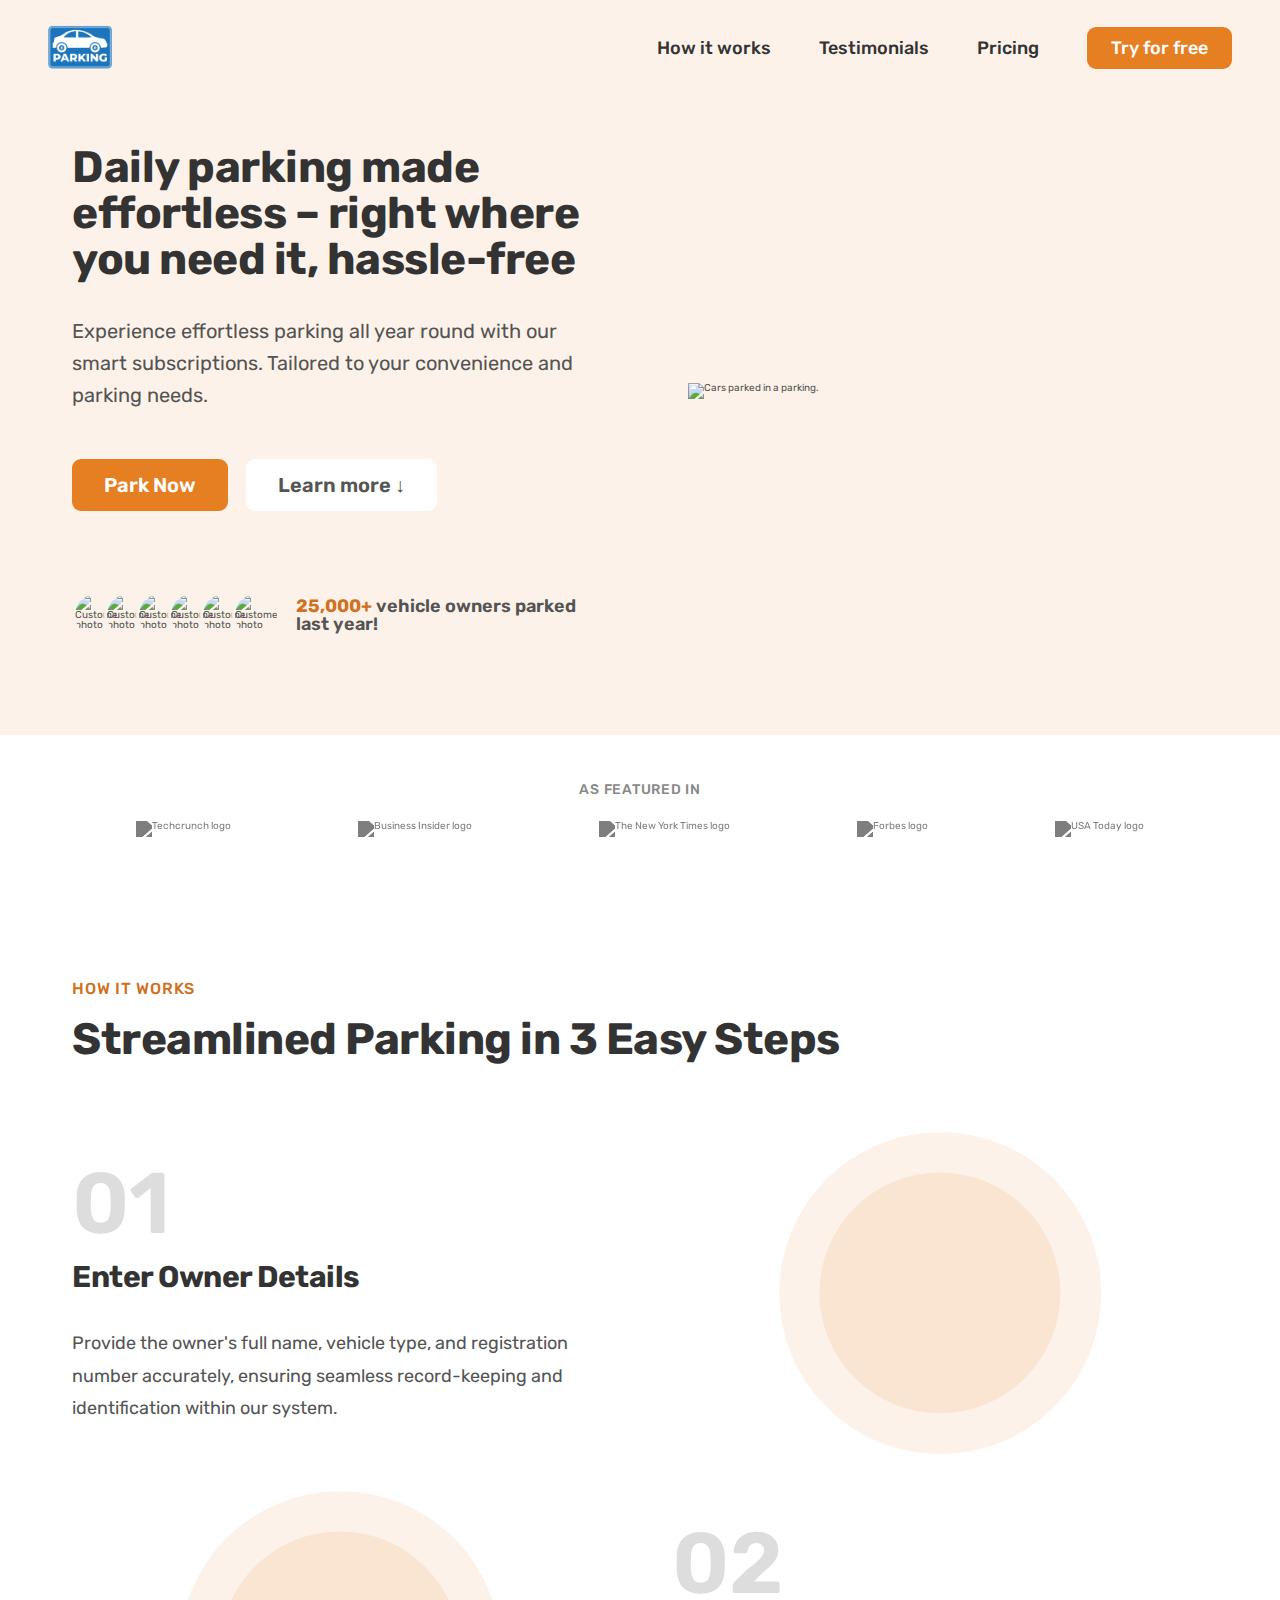
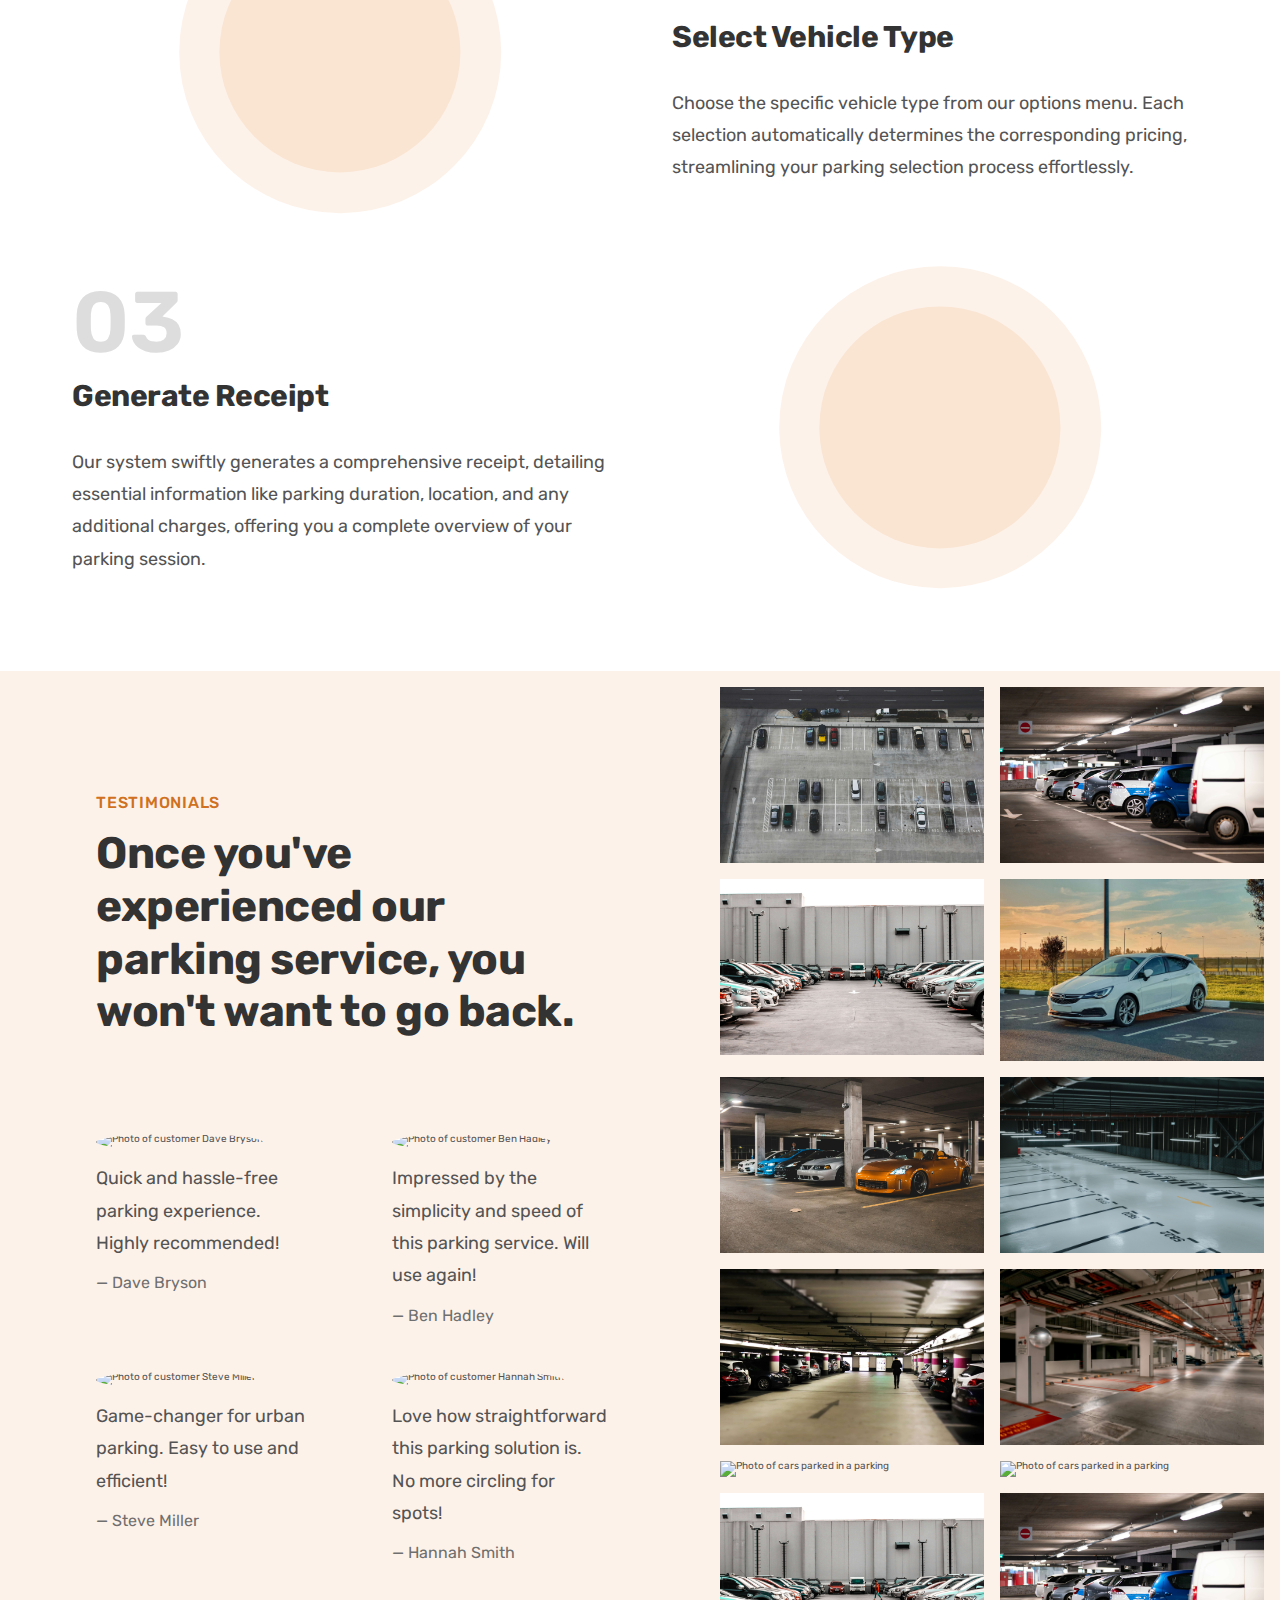
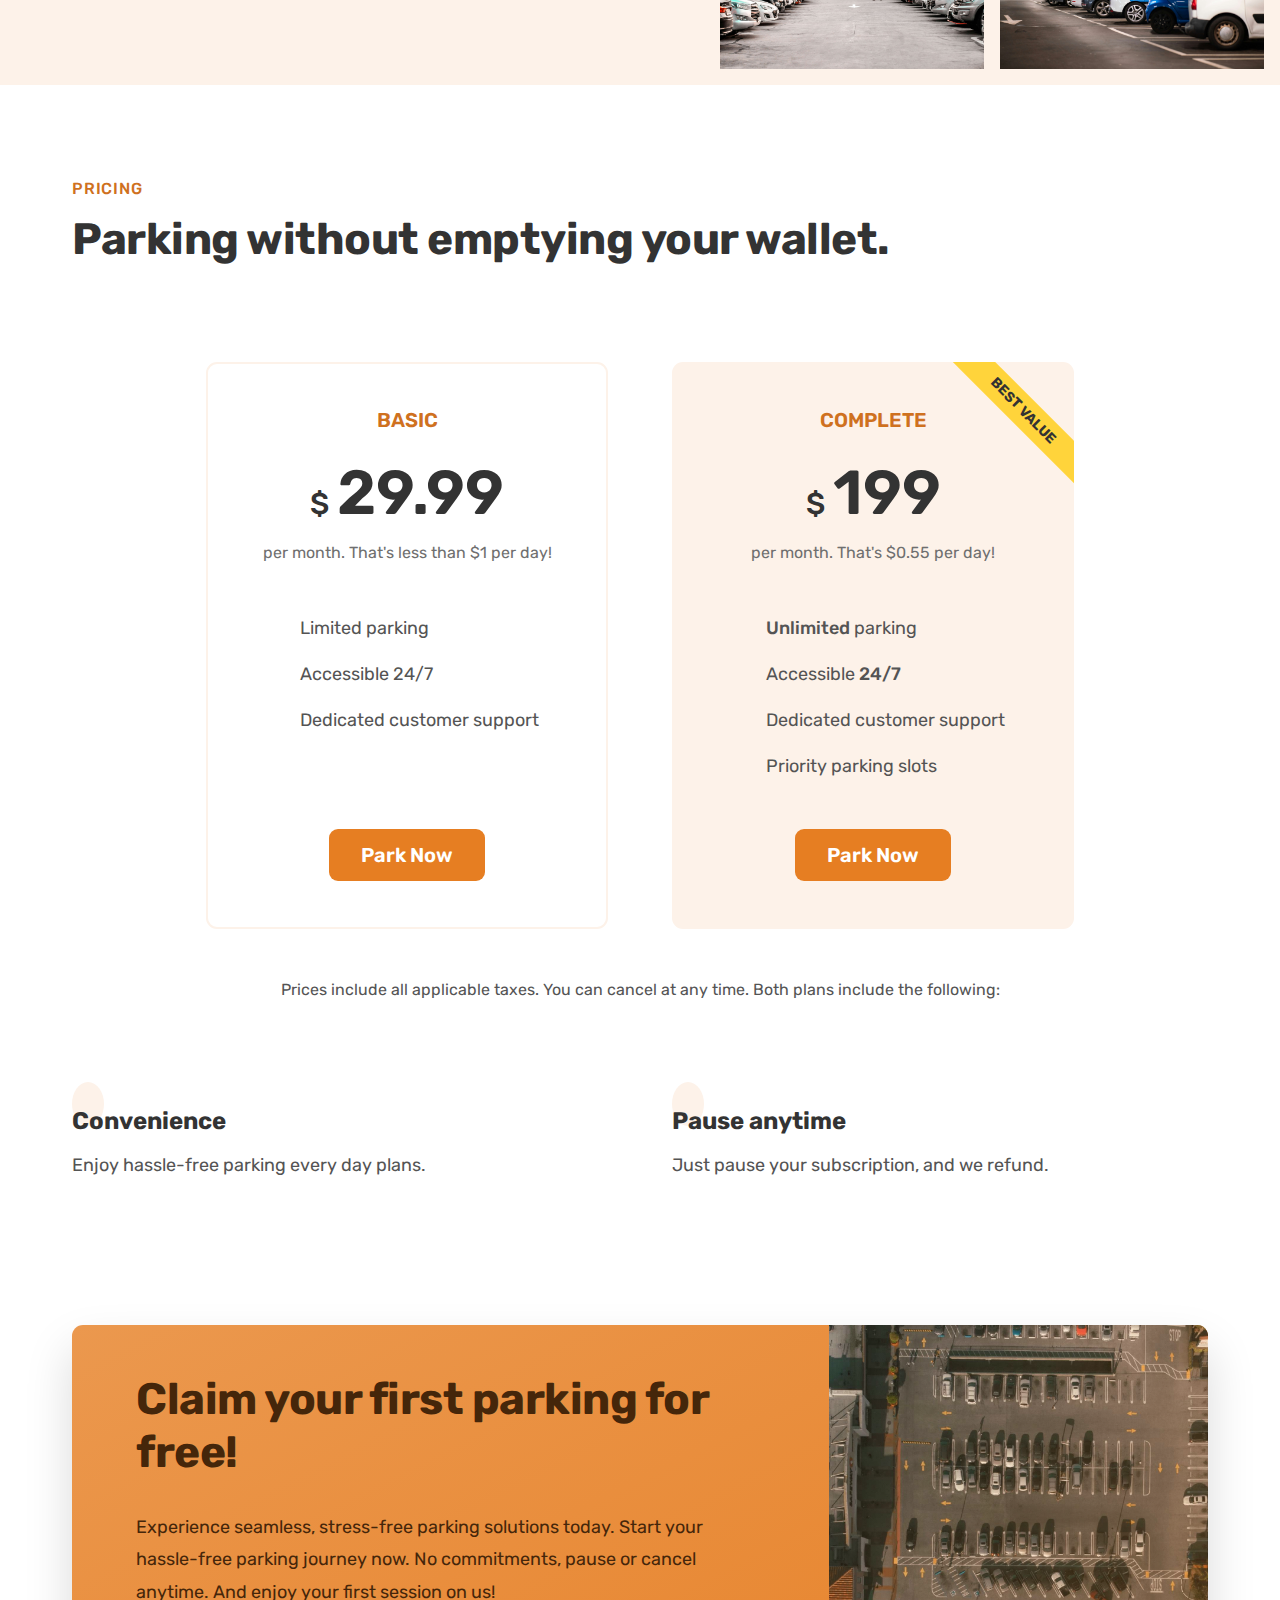
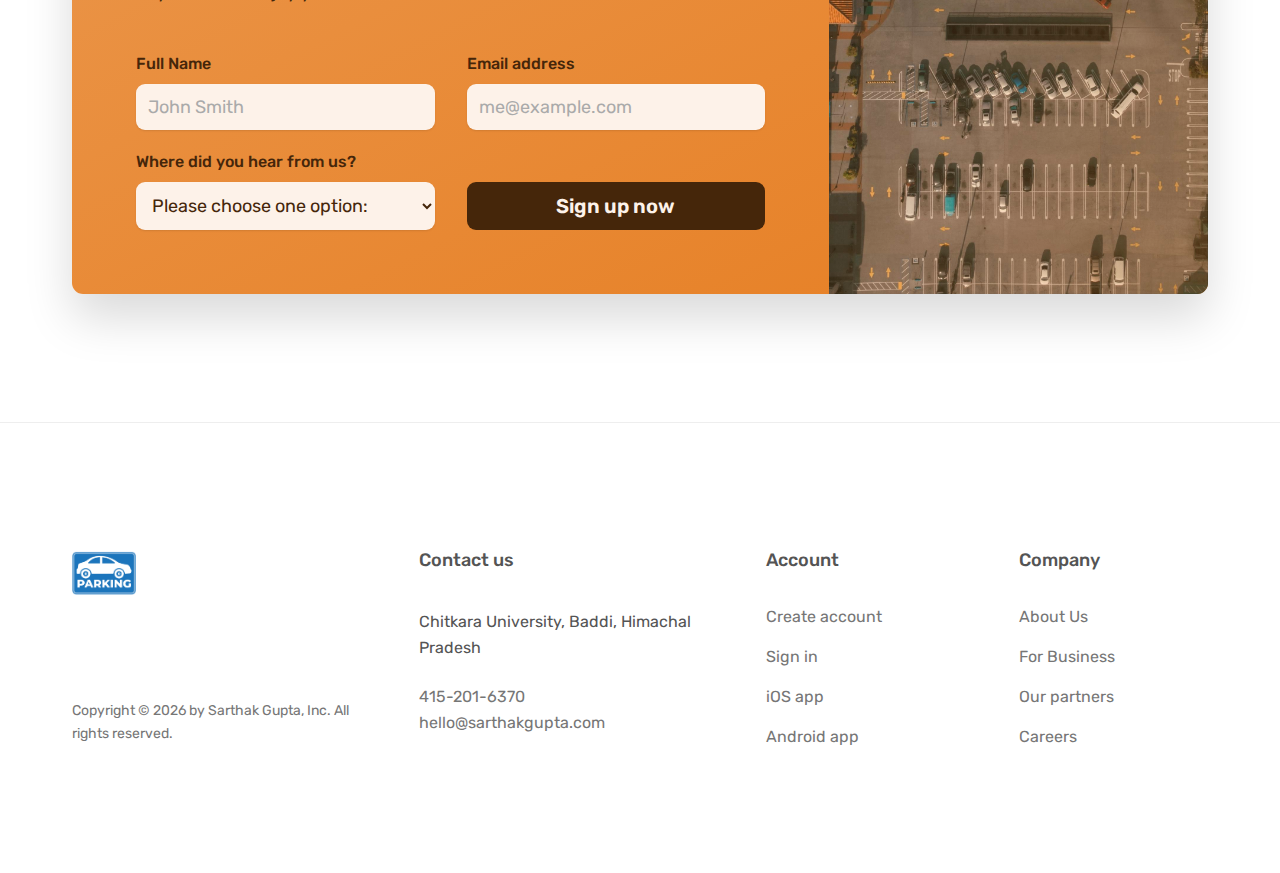
==== commit f71d9efb: "Add files via upload" ====
--- a/index.html
+++ b/index.html
@@ -139,20 +139,20 @@
           </div>
 
           <div class="step-img-box">
-            <img
+            <!-- <img
               src="img/app/app-screen-1.png"
               class="step-img"
               alt="iPhone app screen"
-            />
+            /> -->
           </div>
 
           <!-- STEP 02 -->
           <div class="step-img-box">
-            <img
+            <!-- <img
               src="img/app/app-screen-2.png"
               class="step-img"
               alt="iPhone app screen"
-            />
+            /> -->
           </div>
           <div class="step-text-box">
             <p class="step-number">02</p>
@@ -176,12 +176,12 @@
             </p>
           </div>
           <div class="step-img-box">
-            <img
+            <!-- <img
               src="img/app/app-screen-3.png"
               class="step-img"
               alt="iPhone app
             delivery screen"
-            />
+            /> -->
           </div>
         </div>
       </section>
